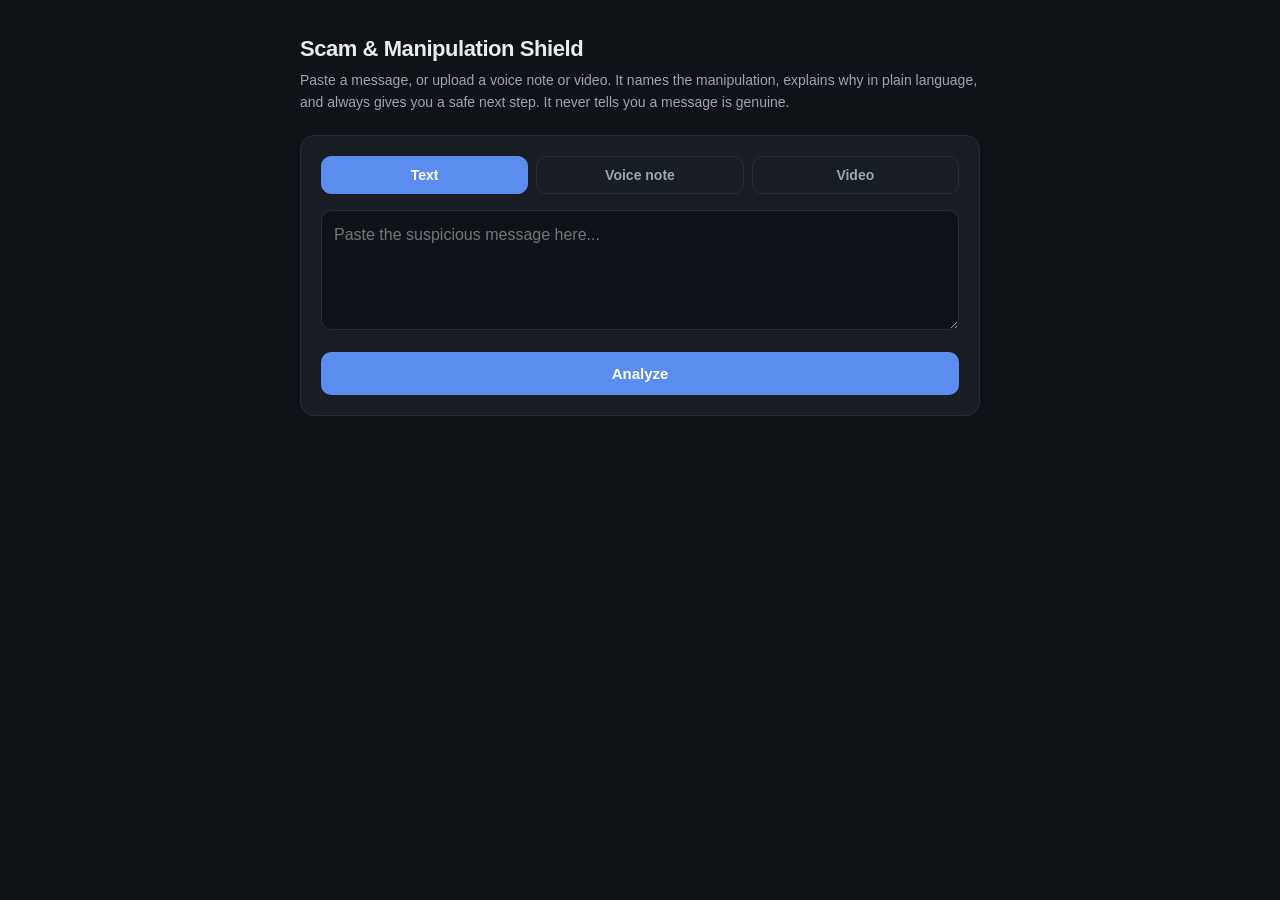
==== static/index.html @ 81999371 "Day 2: core loop, scoring script, 95% baseline on committed test set" ====
<!doctype html>
<html lang="en">
<head>
<meta charset="utf-8">
<meta name="viewport" content="width=device-width, initial-scale=1">
<title>Scam &amp; Manipulation Shield</title>
<style>
  :root{
    --bg:#0f1216; --card:#181d24; --line:#262d37; --ink:#e8ecf1; --muted:#9aa6b2;
    --accent:#5b8def; --high:#e5484d; --medium:#e0952b; --low:#6e7bd6;
    --radius:14px;
  }
  *{box-sizing:border-box}
  body{
    margin:0; background:var(--bg); color:var(--ink);
    font:16px/1.55 -apple-system,BlinkMacSystemFont,"Segoe UI",Roboto,sans-serif;
    display:flex; justify-content:center; padding:32px 16px;
  }
  .wrap{width:100%; max-width:680px}
  header{margin-bottom:22px}
  h1{font-size:22px; margin:0 0 4px; letter-spacing:-.02em}
  .sub{color:var(--muted); font-size:14px}
  .card{background:var(--card); border:1px solid var(--line); border-radius:var(--radius); padding:20px}
  .tabs{display:flex; gap:8px; margin-bottom:16px}
  .tab{
    flex:1; padding:10px; text-align:center; border:1px solid var(--line);
    border-radius:10px; background:transparent; color:var(--muted); cursor:pointer;
    font-size:14px; font-weight:600; transition:.15s;
  }
  .tab.active{background:var(--accent); color:#fff; border-color:var(--accent)}
  textarea{
    width:100%; min-height:120px; resize:vertical; padding:12px; border-radius:10px;
    border:1px solid var(--line); background:#0f1319; color:var(--ink); font:inherit;
  }
  .filebox{
    border:1px dashed var(--line); border-radius:10px; padding:22px; text-align:center; color:var(--muted);
  }
  input[type=file]{color:var(--muted); font-size:14px}
  .btn{
    margin-top:14px; width:100%; padding:13px; border:0; border-radius:10px;
    background:var(--accent); color:#fff; font-size:15px; font-weight:700; cursor:pointer;
  }
  .btn:disabled{opacity:.5; cursor:default}
  .hidden{display:none}
  .result{margin-top:18px}
  .badge{
    display:inline-flex; align-items:center; gap:8px; padding:8px 14px; border-radius:999px;
    font-weight:700; font-size:14px; color:#fff;
  }
  .badge.high{background:var(--high)} .badge.medium{background:var(--medium)} .badge.low{background:var(--low)}
  .dot{width:9px;height:9px;border-radius:50%;background:#fff;opacity:.9}
  .block{margin-top:16px}
  .label{font-size:12px; text-transform:uppercase; letter-spacing:.06em; color:var(--muted); margin-bottom:6px}
  .signals li{margin:4px 0}
  .signals b{color:var(--ink)} .signals span{color:var(--muted)}
  .verify{
    background:#12202e; border:1px solid #1d3b57; border-radius:10px; padding:14px; color:#cfe6ff;
  }
  .reminder{margin-top:12px; font-size:13px; color:var(--muted); font-style:italic}
  .transcript{background:#0f1319; border:1px solid var(--line); border-radius:10px; padding:12px; color:var(--muted); font-size:14px}
  .meta{margin-top:10px; font-size:12px; color:var(--muted)}
  .spinner{width:18px;height:18px;border:2px solid rgba(255,255,255,.35);border-top-color:#fff;border-radius:50%;display:inline-block;animation:spin .7s linear infinite;vertical-align:-3px}
  @keyframes spin{to{transform:rotate(360deg)}}
  .err{color:var(--high); margin-top:14px}
</style>
</head>
<body>
<div class="wrap">
  <header>
    <h1>Scam &amp; Manipulation Shield</h1>
    <div class="sub">Paste a message, or upload a voice note or video. It names the manipulation, explains why in plain language, and always gives you a safe next step. It never tells you a message is genuine.</div>
  </header>

  <div class="card">
    <div class="tabs">
      <button class="tab active" data-type="text">Text</button>
      <button class="tab" data-type="voice">Voice note</button>
      <button class="tab" data-type="video">Video</button>
    </div>

    <div id="text-input">
      <textarea id="text" placeholder="Paste the suspicious message here..."></textarea>
    </div>

    <div id="file-input" class="filebox hidden">
      <p id="file-hint">Upload a voice note (.wav, .mp3, .m4a)</p>
      <input type="file" id="file" accept="audio/*">
    </div>

    <button class="btn" id="go">Analyze</button>
    <div id="error" class="err hidden"></div>

    <div id="result" class="result hidden"></div>
  </div>
</div>

<script>
  let inputType = "text";
  const tabs = document.querySelectorAll(".tab");
  const textInput = document.getElementById("text-input");
  const fileInput = document.getElementById("file-input");
  const fileEl = document.getElementById("file");
  const fileHint = document.getElementById("file-hint");
  const go = document.getElementById("go");
  const resultEl = document.getElementById("result");
  const errorEl = document.getElementById("error");

  tabs.forEach(t => t.addEventListener("click", () => {
    tabs.forEach(x => x.classList.remove("active"));
    t.classList.add("active");
    inputType = t.dataset.type;
    if (inputType === "text") {
      textInput.classList.remove("hidden");
      fileInput.classList.add("hidden");
    } else {
      textInput.classList.add("hidden");
      fileInput.classList.remove("hidden");
      if (inputType === "voice") { fileHint.textContent = "Upload a voice note (.wav, .mp3, .m4a)"; fileEl.accept = "audio/*"; }
      else { fileHint.textContent = "Upload a short video (.mp4, .mov)"; fileEl.accept = "video/*"; }
    }
    resultEl.classList.add("hidden");
    errorEl.classList.add("hidden");
  }));

  go.addEventListener("click", async () => {
    errorEl.classList.add("hidden");
    resultEl.classList.add("hidden");

    const form = new FormData();
    form.append("input_type", inputType);
    if (inputType === "text") {
      const txt = document.getElementById("text").value.trim();
      if (!txt) { showError("Please paste a message first."); return; }
      form.append("text", txt);
    } else {
      if (!fileEl.files.length) { showError("Please choose a file first."); return; }
      form.append("file", fileEl.files[0]);
    }

    go.disabled = true;
    go.innerHTML = '<span class="spinner"></span> Analyzing...';
    try {
      const res = await fetch("/analyze", { method: "POST", body: form });
      const data = await res.json();
      if (!res.ok) { showError(data.error || "Something went wrong."); return; }
      render(data);
    } catch (e) {
      showError("Could not reach the server. Is it running?");
    } finally {
      go.disabled = false;
      go.textContent = "Analyze";
    }
  });

  function showError(msg){ errorEl.textContent = msg; errorEl.classList.remove("hidden"); }

  function render(data){
    const r = data.result;
    const level = (r.risk_level || "medium").toLowerCase();
    const signals = (r.signals_detected || []).map(s =>
      `<li><b>${escapeHtml(s.signal)}</b> — <span>${escapeHtml(s.evidence || "")}</span></li>`
    ).join("");

    let transcriptBlock = "";
    if (inputType !== "text") {
      transcriptBlock = `<div class="block"><div class="label">We heard</div>
        <div class="transcript">${escapeHtml(data.content)}</div></div>`;
    }

    resultEl.innerHTML = `
      <div><span class="badge ${level}"><span class="dot"></span>${escapeHtml(r.risk_label || level)}</span></div>
      ${transcriptBlock}
      ${signals ? `<div class="block"><div class="label">Manipulation signals</div><ul class="signals">${signals}</ul></div>` : ""}
      <div class="block"><div class="label">What this means</div><div>${escapeHtml(r.explanation || "")}</div></div>
      <div class="block"><div class="label">Do this next</div><div class="verify">${escapeHtml(r.verification_step || "")}</div></div>
      <div class="reminder">${escapeHtml(r.reminder || "")}</div>
      <div class="meta">Analysed in ${data.latency_seconds}s</div>
    `;
    resultEl.classList.remove("hidden");
  }

  function escapeHtml(s){
    return String(s).replace(/[&<>"']/g, c => ({'&':'&amp;','<':'&lt;','>':'&gt;','"':'&quot;',"'":'&#39;'}[c]));
  }
</script>
</body>
</html>
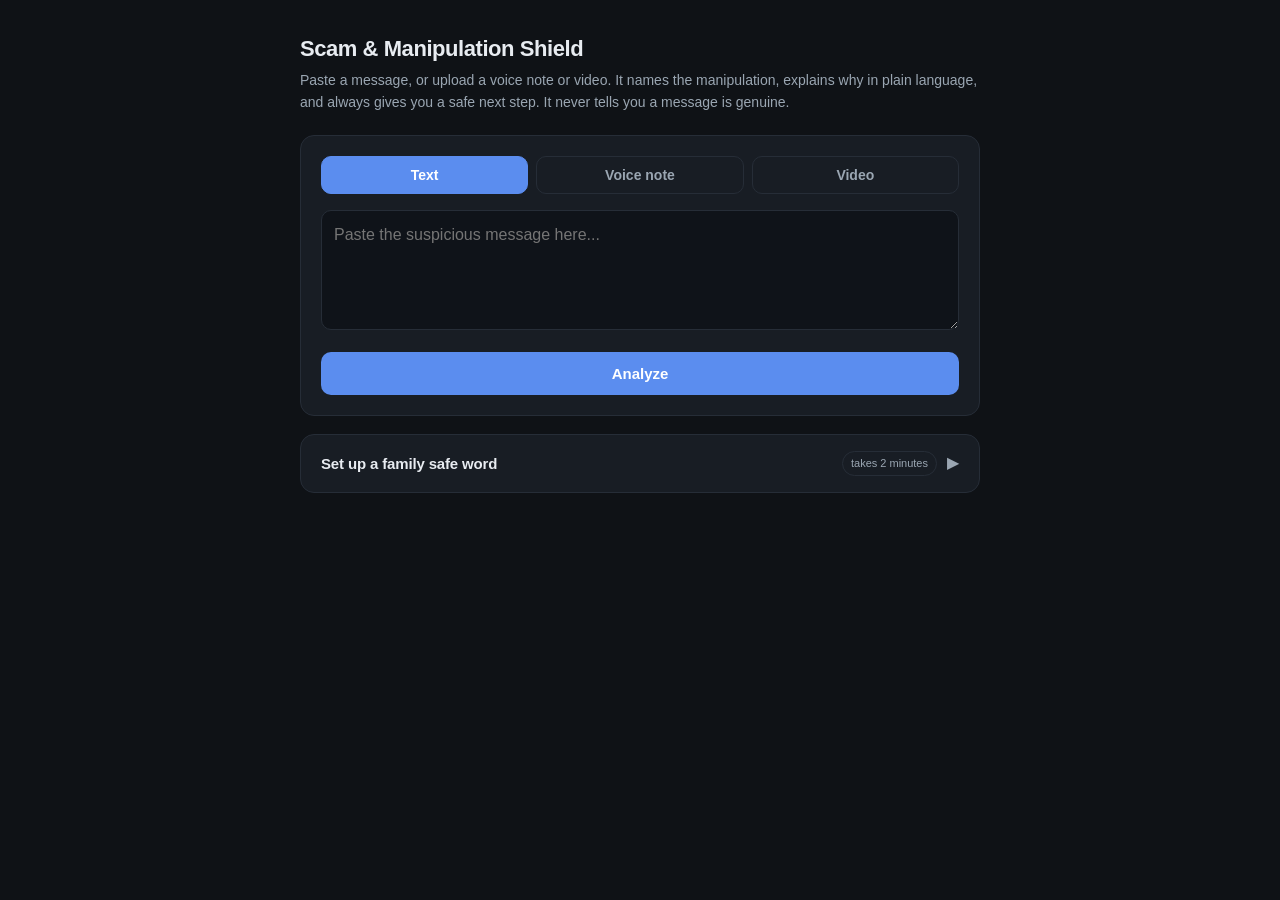
==== commit 601d7e89: "Day 3: signal discipline, escalation ladder, safe word, 40/40 on committed set" ====
--- a/static/index.html
+++ b/static/index.html
@@ -57,11 +57,47 @@
     background:#12202e; border:1px solid #1d3b57; border-radius:10px; padding:14px; color:#cfe6ff;
   }
   .reminder{margin-top:12px; font-size:13px; color:var(--muted); font-style:italic}
+  .numbers{display:flex; flex-wrap:wrap; gap:8px; margin:12px 0 4px}
+  .num{display:flex; flex-direction:column; padding:8px 14px; border-radius:9px;
+       background:#241318; border:1px solid #4a2028}
+  .num b{font-size:17px; color:#ff9ba1; letter-spacing:.02em}
+  .num span{font-size:11px; color:var(--muted)}
+  .step{margin-top:10px; padding:13px 15px; border-radius:11px; background:#12202e;
+        border:1px solid #1d3b57; color:#cfe6ff; animation:fade .25s ease}
+  @keyframes fade{from{opacity:0; transform:translateY(-4px)} to{opacity:1; transform:none}}
+  .step.stop{background:#241318; border-color:#4a2028; color:#ffd7da}
+  .step .k{font-size:11px; text-transform:uppercase; letter-spacing:.06em; opacity:.75; margin-bottom:5px}
+  .asks{margin-top:12px}
+  .asks .q{font-size:12px; color:var(--muted); margin-bottom:7px}
+  .chip{display:inline-block; margin:0 7px 7px 0; padding:9px 14px; border-radius:999px;
+        border:1px solid var(--line); background:transparent; color:var(--ink);
+        font:inherit; font-size:13.5px; cursor:pointer; transition:.15s}
+  .chip:hover{border-color:var(--accent); color:#cfe6ff}
+  .chip.used{opacity:.35; pointer-events:none}
   .transcript{background:#0f1319; border:1px solid var(--line); border-radius:10px; padding:12px; color:var(--muted); font-size:14px}
   .meta{margin-top:10px; font-size:12px; color:var(--muted)}
   .spinner{width:18px;height:18px;border:2px solid rgba(255,255,255,.35);border-top-color:#fff;border-radius:50%;display:inline-block;animation:spin .7s linear infinite;vertical-align:-3px}
   @keyframes spin{to{transform:rotate(360deg)}}
   .err{color:var(--high); margin-top:14px}
+  .sw{margin-top:18px; background:var(--card); border:1px solid var(--line); border-radius:var(--radius)}
+  .sw-head{display:flex; align-items:center; gap:10px; padding:16px 20px; cursor:pointer; user-select:none}
+  .sw-head h2{font-size:15px; margin:0; flex:1; letter-spacing:-.01em}
+  .sw-head .tag{font-size:11px; color:var(--muted); border:1px solid var(--line); padding:3px 8px; border-radius:999px}
+  .sw-head .car{color:var(--muted); transition:transform .2s}
+  .sw.open .sw-head .car{transform:rotate(90deg)}
+  .sw-body{display:none; padding:0 20px 20px}
+  .sw.open .sw-body{display:block}
+  .sw-body p{margin:0 0 14px; color:var(--muted); font-size:14.5px; line-height:1.6}
+  .sw-step{display:flex; gap:12px; margin-bottom:14px}
+  .sw-step .n{flex:0 0 22px; height:22px; border-radius:50%; background:var(--accent); color:#fff;
+              font-size:12px; font-weight:700; display:flex; align-items:center; justify-content:center}
+  .sw-step .t{flex:1; font-size:14.5px}
+  .sw-step .t b{display:block; margin-bottom:2px}
+  .sw-step .t span{color:var(--muted)}
+  .sw-note{margin-top:6px; padding:12px 14px; border-radius:9px; background:#12202e;
+           border:1px solid #1d3b57; color:#cfe6ff; font-size:13.5px}
+  .sw-warn{margin-top:10px; padding:12px 14px; border-radius:9px; background:#241318;
+           border:1px solid #4a2028; color:#ffd7da; font-size:13.5px}
 </style>
 </head>
 <body>
@@ -92,9 +128,61 @@
 
     <div id="result" class="result hidden"></div>
   </div>
+
+  <div class="sw" id="sw">
+    <div class="sw-head" id="sw-head">
+      <h2>Set up a family safe word</h2>
+      <span class="tag">takes 2 minutes</span>
+      <span class="car">&#9654;</span>
+    </div>
+    <div class="sw-body">
+      <p>A voice can be cloned from a few seconds of a public video. A shared secret cannot.
+         A safe word is one word your family agrees on in advance and asks for whenever
+         someone calls in a panic asking for money. It is the single cheapest protection
+         against voice-clone scams.</p>
+
+      <div class="sw-step"><div class="n">1</div><div class="t">
+        <b>Choose a word nothing can guess</b>
+        <span>Not a pet, child, street, school or birthday &mdash; those sit on social media.
+        Pick something unrelated and vivid, like a random object or an inside joke:
+        "brass kettle", "yellow scooter".</span></div></div>
+
+      <div class="sw-step"><div class="n">2</div><div class="t">
+        <b>Agree it in person, out loud</b>
+        <span>Never send it over WhatsApp, SMS or email &mdash; a hacked account would hand it
+        straight to a scammer. Say it face to face or on a call you started.</span></div></div>
+
+      <div class="sw-step"><div class="n">3</div><div class="t">
+        <b>Keep the circle small</b>
+        <span>Immediate family only. Everyone who might be asked for money in an emergency,
+        and everyone who might be impersonated.</span></div></div>
+
+      <div class="sw-step"><div class="n">4</div><div class="t">
+        <b>Practise using it once</b>
+        <span>Ring each other and ask for it, so it feels normal. In a real panic people
+        forget the plan unless they have used it at least once.</span></div></div>
+
+      <div class="sw-step"><div class="n">5</div><div class="t">
+        <b>Ask for it before money, every time</b>
+        <span>"What's our safe word?" A cloned voice can copy how your child sounds.
+        It cannot know a word that was never spoken online.</span></div></div>
+
+      <div class="sw-warn"><b>If they do not know the safe word:</b> do not send money and do not
+      share any code, however convincing they sound. Hang up and call the person back on the
+      number already saved in your phone.</div>
+
+      <div class="sw-note">We deliberately do not store your safe word. It is never typed into
+      this site, never sent to a server and never saved on this device &mdash; it should exist
+      only in your family's heads. Any safe word a computer holds is a safe word that can leak.</div>
+    </div>
+  </div>
 </div>
 
 <script>
+  document.getElementById("sw-head").addEventListener("click", () => {
+    document.getElementById("sw").classList.toggle("open");
+  });
+
   let inputType = "text";
   const tabs = document.querySelectorAll(".tab");
   const textInput = document.getElementById("text-input");
@@ -156,6 +244,11 @@
 
   function render(data){
     const r = data.result;
+    const p = r.verification_plan || {};
+    // Full ladder whenever something is AT STAKE (money, codes, irreversible
+    // action) or the risk is not low. A greeting needs one option; a money
+    // request needs the whole ladder even when it looks legitimate.
+    const full = (r.involves_action !== false) || (r.risk_level || "").toLowerCase() !== "low";
     const level = (r.risk_level || "medium").toLowerCase();
     const signals = (r.signals_detected || []).map(s =>
       `<li><b>${escapeHtml(s.signal)}</b> — <span>${escapeHtml(s.evidence || "")}</span></li>`
@@ -169,14 +262,59 @@
 
     resultEl.innerHTML = `
       <div><span class="badge ${level}"><span class="dot"></span>${escapeHtml(r.risk_label || level)}</span></div>
+      ${level === "high" ? `<div class="numbers">
+        <div class="num"><b>1930</b><span>cyber &amp; financial fraud</span></div>
+        <div class="num"><b>112</b><span>police emergency</span></div>
+        <div class="num"><b>cybercrime.gov.in</b><span>file a report</span></div>
+      </div>` : ""}
       ${transcriptBlock}
       ${signals ? `<div class="block"><div class="label">Manipulation signals</div><ul class="signals">${signals}</ul></div>` : ""}
       <div class="block"><div class="label">What this means</div><div>${escapeHtml(r.explanation || "")}</div></div>
-      <div class="block"><div class="label">Do this next</div><div class="verify">${escapeHtml(r.verification_step || "")}</div></div>
+      <div class="block"><div class="label">Do this next</div>
+        <div class="step"><div class="k">Step 1</div>${escapeHtml(p.primary || r.verification_step || "")}</div>
+        <div id="steps"></div>
+        <div class="asks" id="asks">
+          <div class="q">${!full
+            ? "Not sure about the sender?"
+            : "What happened when you tried?"}</div>
+          <button class="chip" data-k="identity_check">${!full
+            ? "How do I check it's really them?"
+            : "They answered, but I'm not sure it's really them"}</button>
+          ${!full ? "" : `
+          <button class="chip" data-k="if_unreachable">I can't reach them</button>
+          <button class="chip" data-k="if_cannot_verify">I still can't tell if it's real</button>
+          <button class="chip" data-k="if_already_sent">I already sent money</button>`}
+        </div>
+      </div>
       <div class="reminder">${escapeHtml(r.reminder || "")}</div>
       <div class="meta">Analysed in ${data.latency_seconds}s</div>
     `;
     resultEl.classList.remove("hidden");
+    wireChips(p);
+  }
+
+  const STEP_LABELS = {
+    identity_check: "Check it is really them",
+    if_unreachable: "If you cannot reach them",
+    if_cannot_verify: "If you still cannot verify",
+    if_already_sent: "If money was already sent",
+  };
+
+  function wireChips(plan){
+    let n = 1;
+    document.querySelectorAll("#asks .chip").forEach(btn => {
+      btn.addEventListener("click", () => {
+        n += 1;
+        const key = btn.dataset.k;
+        const stop = (key === "if_cannot_verify" || key === "if_already_sent");
+        const div = document.createElement("div");
+        div.className = "step" + (stop ? " stop" : "");
+        div.innerHTML = `<div class="k">Step ${n} — ${escapeHtml(STEP_LABELS[key])}</div>${escapeHtml(plan[key] || "")}`;
+        document.getElementById("steps").appendChild(div);
+        btn.classList.add("used");
+        div.scrollIntoView({behavior:"smooth", block:"nearest"});
+      });
+    });
   }
 
   function escapeHtml(s){
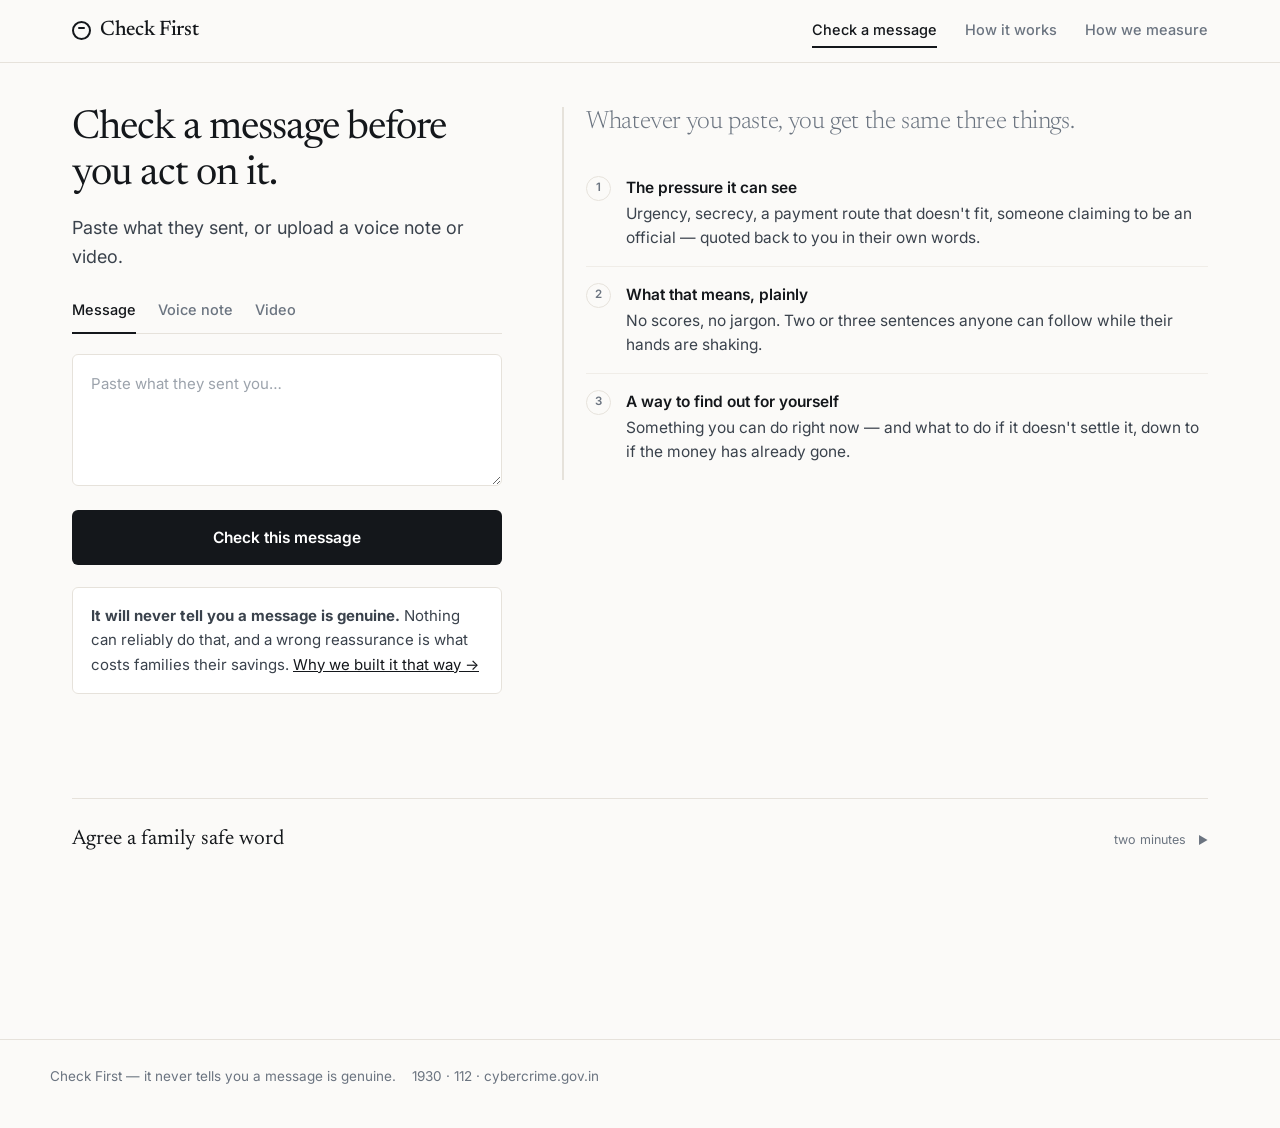
==== commit e4f12a95: "Day 5: multi-page site, Check First branding, deployment prep" ====
--- a/static/index.html
+++ b/static/index.html
@@ -3,323 +3,342 @@
 <head>
 <meta charset="utf-8">
 <meta name="viewport" content="width=device-width, initial-scale=1">
-<title>Scam &amp; Manipulation Shield</title>
-<style>
-  :root{
-    --bg:#0f1216; --card:#181d24; --line:#262d37; --ink:#e8ecf1; --muted:#9aa6b2;
-    --accent:#5b8def; --high:#e5484d; --medium:#e0952b; --low:#6e7bd6;
-    --radius:14px;
-  }
-  *{box-sizing:border-box}
-  body{
-    margin:0; background:var(--bg); color:var(--ink);
-    font:16px/1.55 -apple-system,BlinkMacSystemFont,"Segoe UI",Roboto,sans-serif;
-    display:flex; justify-content:center; padding:32px 16px;
-  }
-  .wrap{width:100%; max-width:680px}
-  header{margin-bottom:22px}
-  h1{font-size:22px; margin:0 0 4px; letter-spacing:-.02em}
-  .sub{color:var(--muted); font-size:14px}
-  .card{background:var(--card); border:1px solid var(--line); border-radius:var(--radius); padding:20px}
-  .tabs{display:flex; gap:8px; margin-bottom:16px}
-  .tab{
-    flex:1; padding:10px; text-align:center; border:1px solid var(--line);
-    border-radius:10px; background:transparent; color:var(--muted); cursor:pointer;
-    font-size:14px; font-weight:600; transition:.15s;
-  }
-  .tab.active{background:var(--accent); color:#fff; border-color:var(--accent)}
-  textarea{
-    width:100%; min-height:120px; resize:vertical; padding:12px; border-radius:10px;
-    border:1px solid var(--line); background:#0f1319; color:var(--ink); font:inherit;
-  }
-  .filebox{
-    border:1px dashed var(--line); border-radius:10px; padding:22px; text-align:center; color:var(--muted);
-  }
-  input[type=file]{color:var(--muted); font-size:14px}
-  .btn{
-    margin-top:14px; width:100%; padding:13px; border:0; border-radius:10px;
-    background:var(--accent); color:#fff; font-size:15px; font-weight:700; cursor:pointer;
-  }
-  .btn:disabled{opacity:.5; cursor:default}
-  .hidden{display:none}
-  .result{margin-top:18px}
-  .badge{
-    display:inline-flex; align-items:center; gap:8px; padding:8px 14px; border-radius:999px;
-    font-weight:700; font-size:14px; color:#fff;
-  }
-  .badge.high{background:var(--high)} .badge.medium{background:var(--medium)} .badge.low{background:var(--low)}
-  .dot{width:9px;height:9px;border-radius:50%;background:#fff;opacity:.9}
-  .block{margin-top:16px}
-  .label{font-size:12px; text-transform:uppercase; letter-spacing:.06em; color:var(--muted); margin-bottom:6px}
-  .signals li{margin:4px 0}
-  .signals b{color:var(--ink)} .signals span{color:var(--muted)}
-  .verify{
-    background:#12202e; border:1px solid #1d3b57; border-radius:10px; padding:14px; color:#cfe6ff;
-  }
-  .reminder{margin-top:12px; font-size:13px; color:var(--muted); font-style:italic}
-  .numbers{display:flex; flex-wrap:wrap; gap:8px; margin:12px 0 4px}
-  .num{display:flex; flex-direction:column; padding:8px 14px; border-radius:9px;
-       background:#241318; border:1px solid #4a2028}
-  .num b{font-size:17px; color:#ff9ba1; letter-spacing:.02em}
-  .num span{font-size:11px; color:var(--muted)}
-  .step{margin-top:10px; padding:13px 15px; border-radius:11px; background:#12202e;
-        border:1px solid #1d3b57; color:#cfe6ff; animation:fade .25s ease}
-  @keyframes fade{from{opacity:0; transform:translateY(-4px)} to{opacity:1; transform:none}}
-  .step.stop{background:#241318; border-color:#4a2028; color:#ffd7da}
-  .step .k{font-size:11px; text-transform:uppercase; letter-spacing:.06em; opacity:.75; margin-bottom:5px}
-  .asks{margin-top:12px}
-  .asks .q{font-size:12px; color:var(--muted); margin-bottom:7px}
-  .chip{display:inline-block; margin:0 7px 7px 0; padding:9px 14px; border-radius:999px;
-        border:1px solid var(--line); background:transparent; color:var(--ink);
-        font:inherit; font-size:13.5px; cursor:pointer; transition:.15s}
-  .chip:hover{border-color:var(--accent); color:#cfe6ff}
-  .chip.used{opacity:.35; pointer-events:none}
-  .transcript{background:#0f1319; border:1px solid var(--line); border-radius:10px; padding:12px; color:var(--muted); font-size:14px}
-  .meta{margin-top:10px; font-size:12px; color:var(--muted)}
-  .spinner{width:18px;height:18px;border:2px solid rgba(255,255,255,.35);border-top-color:#fff;border-radius:50%;display:inline-block;animation:spin .7s linear infinite;vertical-align:-3px}
-  @keyframes spin{to{transform:rotate(360deg)}}
-  .err{color:var(--high); margin-top:14px}
-  .sw{margin-top:18px; background:var(--card); border:1px solid var(--line); border-radius:var(--radius)}
-  .sw-head{display:flex; align-items:center; gap:10px; padding:16px 20px; cursor:pointer; user-select:none}
-  .sw-head h2{font-size:15px; margin:0; flex:1; letter-spacing:-.01em}
-  .sw-head .tag{font-size:11px; color:var(--muted); border:1px solid var(--line); padding:3px 8px; border-radius:999px}
-  .sw-head .car{color:var(--muted); transition:transform .2s}
-  .sw.open .sw-head .car{transform:rotate(90deg)}
-  .sw-body{display:none; padding:0 20px 20px}
-  .sw.open .sw-body{display:block}
-  .sw-body p{margin:0 0 14px; color:var(--muted); font-size:14.5px; line-height:1.6}
-  .sw-step{display:flex; gap:12px; margin-bottom:14px}
-  .sw-step .n{flex:0 0 22px; height:22px; border-radius:50%; background:var(--accent); color:#fff;
-              font-size:12px; font-weight:700; display:flex; align-items:center; justify-content:center}
-  .sw-step .t{flex:1; font-size:14.5px}
-  .sw-step .t b{display:block; margin-bottom:2px}
-  .sw-step .t span{color:var(--muted)}
-  .sw-note{margin-top:6px; padding:12px 14px; border-radius:9px; background:#12202e;
-           border:1px solid #1d3b57; color:#cfe6ff; font-size:13.5px}
-  .sw-warn{margin-top:10px; padding:12px 14px; border-radius:9px; background:#241318;
-           border:1px solid #4a2028; color:#ffd7da; font-size:13.5px}
-</style>
+<meta name="theme-color" content="#14171B">
+<title>Check First — check a message before you act on it</title>
+<meta name="description" content="Paste a suspicious message, voice note or video. Check First names the pressure being used on you, explains it plainly, and gives you a way to find out for yourself.">
+<link rel="preconnect" href="https://fonts.googleapis.com">
+<link rel="preconnect" href="https://fonts.gstatic.com" crossorigin>
+<link href="https://fonts.googleapis.com/css2?family=Inter:wght@400;500;600;700&family=Newsreader:ital,opsz,wght@0,6..72,300;0,6..72,400;0,6..72,500;1,6..72,400&display=swap" rel="stylesheet">
+<link rel="stylesheet" href="/static/style.css">
 </head>
 <body>
-<div class="wrap">
-  <header>
-    <h1>Scam &amp; Manipulation Shield</h1>
-    <div class="sub">Paste a message, or upload a voice note or video. It names the manipulation, explains why in plain language, and always gives you a safe next step. It never tells you a message is genuine.</div>
-  </header>
-
-  <div class="card">
-    <div class="tabs">
-      <button class="tab active" data-type="text">Text</button>
-      <button class="tab" data-type="voice">Voice note</button>
-      <button class="tab" data-type="video">Video</button>
+
+<nav class="nav">
+  <div class="nav-in">
+    <a class="brand" href="/"><span class="glyph"></span>Check First</a>
+    <a class="link" href="/" aria-current="page">Check a message</a>
+    <a class="link" href="/how">How it works</a>
+    <a class="link" href="/measure">How we measure</a>
+  </div>
+</nav>
+
+<main class="page">
+  <div class="layout">
+
+    <div class="col-a">
+      <h1 class="title">Check a message before you act on it.</h1>
+      <p class="lede" style="margin-bottom:26px">Paste what they sent, or upload a voice note or video.</p>
+
+      <div class="tabs" role="tablist">
+        <button class="tab" role="tab" aria-selected="true" data-type="text">Message</button>
+        <button class="tab" role="tab" aria-selected="false" data-type="voice">Voice note</button>
+        <button class="tab" role="tab" aria-selected="false" data-type="video">Video</button>
+      </div>
+
+      <div id="pane-text">
+        <textarea id="text" placeholder="Paste what they sent you…" aria-label="Suspicious message"></textarea>
+      </div>
+
+      <div id="pane-file" class="drop hidden">
+        <p id="hint">Choose a voice note — .wav, .mp3 or .m4a</p>
+        <input type="file" id="file" accept="audio/*" aria-label="Upload a file">
+      </div>
+
+      <button class="go" id="go">Check this message</button>
+      <div id="err" class="err hidden" role="alert"></div>
+
+      <div class="note" style="margin-top:22px">
+        <strong>It will never tell you a message is genuine.</strong> Nothing can reliably do that,
+        and a wrong reassurance is what costs families their savings.
+        <a href="/how" style="color:var(--ink)">Why we built it that way →</a>
+      </div>
     </div>
 
-    <div id="text-input">
-      <textarea id="text" placeholder="Paste the suspicious message here..."></textarea>
+    <div class="col-b">
+      <div id="result" class="result hidden"></div>
+      <div id="empty" class="empty">
+        <h2>Whatever you paste, you get the same three things.</h2>
+        <ol>
+          <li><b>The pressure it can see</b>Urgency, secrecy, a payment route that doesn't fit, someone claiming to be an official — quoted back to you in their own words.</li>
+          <li><b>What that means, plainly</b>No scores, no jargon. Two or three sentences anyone can follow while their hands are shaking.</li>
+          <li><b>A way to find out for yourself</b>Something you can do right now — and what to do if it doesn't settle it, down to if the money has already gone.</li>
+        </ol>
+      </div>
     </div>
 
-    <div id="file-input" class="filebox hidden">
-      <p id="file-hint">Upload a voice note (.wav, .mp3, .m4a)</p>
-      <input type="file" id="file" accept="audio/*">
+    <section class="sw" id="sw">
+    <button class="sw-hd" id="sw-hd" aria-expanded="false">
+      <h3>Agree a family safe word</h3>
+      <span class="tag">two minutes</span>
+      <span class="car" aria-hidden="true">&#9654;</span>
+    </button>
+    <div class="sw-body">
+      <p>A voice can be copied from a few seconds of a public video. A shared secret cannot. A safe word is one word your family agrees in advance, and asks for whenever someone rings in a panic asking for money.</p>
+
+      <div class="sw-step"><div class="n">1</div><div>
+        <b>Pick a word nobody could guess</b>
+        <span>Not a pet, a child, a street or a birthday — those are all on social media. Something unrelated and vivid: brass kettle, yellow scooter.</span></div></div>
+
+      <div class="sw-step"><div class="n">2</div><div>
+        <b>Agree it out loud, in person</b>
+        <span>Never over WhatsApp, SMS or email. A hacked account would hand it straight to a scammer.</span></div></div>
+
+      <div class="sw-step"><div class="n">3</div><div>
+        <b>Keep the circle small</b>
+        <span>Immediate family only — everyone who might be asked for money, and everyone who might be impersonated.</span></div></div>
+
+      <div class="sw-step"><div class="n">4</div><div>
+        <b>Use it once, for practice</b>
+        <span>Ring each other and ask for it, so it feels normal. In a real panic, people forget a plan they have never used.</span></div></div>
+
+      <div class="sw-step"><div class="n">5</div><div>
+        <b>Ask for it before any money moves</b>
+        <span>"What's our safe word?" A copied voice can sound exactly like your child. It cannot know a word that was never spoken online.</span></div></div>
+
+      <div class="sw-warn"><b>If they don't know it:</b> send nothing and share no codes, however convincing they sound. Hang up and ring the number already saved in your phone.</div>
+      <div class="sw-note">Shield does not store your safe word. It is never typed here, never sent anywhere, never saved on this device — it should live only in your family's heads. A safe word a computer holds is a safe word that can leak.</div>
     </div>
-
-    <button class="btn" id="go">Analyze</button>
-    <div id="error" class="err hidden"></div>
-
-    <div id="result" class="result hidden"></div>
+  </section>
+
   </div>
-
-  <div class="sw" id="sw">
-    <div class="sw-head" id="sw-head">
-      <h2>Set up a family safe word</h2>
-      <span class="tag">takes 2 minutes</span>
-      <span class="car">&#9654;</span>
-    </div>
-    <div class="sw-body">
-      <p>A voice can be cloned from a few seconds of a public video. A shared secret cannot.
-         A safe word is one word your family agrees on in advance and asks for whenever
-         someone calls in a panic asking for money. It is the single cheapest protection
-         against voice-clone scams.</p>
-
-      <div class="sw-step"><div class="n">1</div><div class="t">
-        <b>Choose a word nothing can guess</b>
-        <span>Not a pet, child, street, school or birthday &mdash; those sit on social media.
-        Pick something unrelated and vivid, like a random object or an inside joke:
-        "brass kettle", "yellow scooter".</span></div></div>
-
-      <div class="sw-step"><div class="n">2</div><div class="t">
-        <b>Agree it in person, out loud</b>
-        <span>Never send it over WhatsApp, SMS or email &mdash; a hacked account would hand it
-        straight to a scammer. Say it face to face or on a call you started.</span></div></div>
-
-      <div class="sw-step"><div class="n">3</div><div class="t">
-        <b>Keep the circle small</b>
-        <span>Immediate family only. Everyone who might be asked for money in an emergency,
-        and everyone who might be impersonated.</span></div></div>
-
-      <div class="sw-step"><div class="n">4</div><div class="t">
-        <b>Practise using it once</b>
-        <span>Ring each other and ask for it, so it feels normal. In a real panic people
-        forget the plan unless they have used it at least once.</span></div></div>
-
-      <div class="sw-step"><div class="n">5</div><div class="t">
-        <b>Ask for it before money, every time</b>
-        <span>"What's our safe word?" A cloned voice can copy how your child sounds.
-        It cannot know a word that was never spoken online.</span></div></div>
-
-      <div class="sw-warn"><b>If they do not know the safe word:</b> do not send money and do not
-      share any code, however convincing they sound. Hang up and call the person back on the
-      number already saved in your phone.</div>
-
-      <div class="sw-note">We deliberately do not store your safe word. It is never typed into
-      this site, never sent to a server and never saved on this device &mdash; it should exist
-      only in your family's heads. Any safe word a computer holds is a safe word that can leak.</div>
-    </div>
-  </div>
-</div>
-
+</main>
 <script>
-  document.getElementById("sw-head").addEventListener("click", () => {
-    document.getElementById("sw").classList.toggle("open");
+(function(){
+  "use strict";
+  var inputType = "text";
+  var tabs = document.querySelectorAll(".tab");
+  var paneText = document.getElementById("pane-text");
+  var paneFile = document.getElementById("pane-file");
+  var fileEl = document.getElementById("file");
+  var hint = document.getElementById("hint");
+  var go = document.getElementById("go");
+  var errEl = document.getElementById("err");
+  var resultEl = document.getElementById("result");
+
+  var CAPS = {
+    identity_check: "Check it really is them",
+    if_unreachable: "If you can't reach them",
+    if_cannot_verify: "If you still can't tell",
+    if_already_sent: "If money has already gone"
+  };
+
+  function esc(s){
+    return String(s == null ? "" : s).replace(/[&<>"']/g, function(c){
+      return {"&":"&amp;","<":"&lt;",">":"&gt;",'"':"&quot;","'":"&#39;"}[c];
+    });
+  }
+  function showErr(m){ errEl.textContent = m; errEl.classList.remove("hidden"); }
+  function clearErr(){ errEl.classList.add("hidden"); }
+
+  tabs.forEach(function(t){
+    t.addEventListener("click", function(){
+      tabs.forEach(function(x){ x.setAttribute("aria-selected","false"); });
+      t.setAttribute("aria-selected","true");
+      inputType = t.dataset.type;
+      if (inputType === "text"){
+        paneText.classList.remove("hidden");
+        paneFile.classList.add("hidden");
+      } else {
+        paneText.classList.add("hidden");
+        paneFile.classList.remove("hidden");
+        if (inputType === "voice"){
+          hint.textContent = "Choose a voice note — .wav, .mp3 or .m4a";
+          fileEl.accept = "audio/*";
+        } else {
+          hint.textContent = "Choose a short video — .mp4 or .mov";
+          fileEl.accept = "video/*";
+        }
+      }
+      clearErr();
+      resultEl.classList.add("hidden");
+    });
   });
 
-  let inputType = "text";
-  const tabs = document.querySelectorAll(".tab");
-  const textInput = document.getElementById("text-input");
-  const fileInput = document.getElementById("file-input");
-  const fileEl = document.getElementById("file");
-  const fileHint = document.getElementById("file-hint");
-  const go = document.getElementById("go");
-  const resultEl = document.getElementById("result");
-  const errorEl = document.getElementById("error");
-
-  tabs.forEach(t => t.addEventListener("click", () => {
-    tabs.forEach(x => x.classList.remove("active"));
-    t.classList.add("active");
-    inputType = t.dataset.type;
-    if (inputType === "text") {
-      textInput.classList.remove("hidden");
-      fileInput.classList.add("hidden");
-    } else {
-      textInput.classList.add("hidden");
-      fileInput.classList.remove("hidden");
-      if (inputType === "voice") { fileHint.textContent = "Upload a voice note (.wav, .mp3, .m4a)"; fileEl.accept = "audio/*"; }
-      else { fileHint.textContent = "Upload a short video (.mp4, .mov)"; fileEl.accept = "video/*"; }
-    }
+  go.addEventListener("click", async function(){
+    clearErr();
     resultEl.classList.add("hidden");
-    errorEl.classList.add("hidden");
-  }));
-
-  go.addEventListener("click", async () => {
-    errorEl.classList.add("hidden");
-    resultEl.classList.add("hidden");
-
-    const form = new FormData();
+
+    var form = new FormData();
     form.append("input_type", inputType);
-    if (inputType === "text") {
-      const txt = document.getElementById("text").value.trim();
-      if (!txt) { showError("Please paste a message first."); return; }
+    if (inputType === "text"){
+      var txt = document.getElementById("text").value.trim();
+      if (!txt){ showErr("Paste the message first, then press check."); return; }
       form.append("text", txt);
     } else {
-      if (!fileEl.files.length) { showError("Please choose a file first."); return; }
+      if (!fileEl.files.length){ showErr("Choose a file first, then press check."); return; }
       form.append("file", fileEl.files[0]);
     }
 
     go.disabled = true;
-    go.innerHTML = '<span class="spinner"></span> Analyzing...';
+    go.innerHTML = '<span class="spin"></span>Reading it…';
     try {
-      const res = await fetch("/analyze", { method: "POST", body: form });
-      const data = await res.json();
-      if (!res.ok) { showError(data.error || "Something went wrong."); return; }
+      var res = await fetch("/analyze", { method:"POST", body:form });
+      var data = await res.json();
+      if (!res.ok){ showErr(data.error || "That didn't go through. Try again."); return; }
       render(data);
-    } catch (e) {
-      showError("Could not reach the server. Is it running?");
+    } catch (e){
+      showErr("Can't reach the server. Check it's running, then try again.");
     } finally {
       go.disabled = false;
-      go.textContent = "Analyze";
+      go.textContent = "Check this message";
     }
   });
 
-  function showError(msg){ errorEl.textContent = msg; errorEl.classList.remove("hidden"); }
-
   function render(data){
-    const r = data.result;
-    const p = r.verification_plan || {};
-    // Full ladder whenever something is AT STAKE (money, codes, irreversible
-    // action) or the risk is not low. A greeting needs one option; a money
-    // request needs the whole ladder even when it looks legitimate.
-    const full = (r.involves_action !== false) || (r.risk_level || "").toLowerCase() !== "low";
-    const level = (r.risk_level || "medium").toLowerCase();
-    const signals = (r.signals_detected || []).map(s =>
-      `<li><b>${escapeHtml(s.signal)}</b> — <span>${escapeHtml(s.evidence || "")}</span></li>`
-    ).join("");
-
-    let transcriptBlock = "";
-    if (inputType !== "text") {
-      transcriptBlock = `<div class="block"><div class="label">We heard</div>
-        <div class="transcript">${escapeHtml(data.content)}</div></div>`;
-    }
-
-    resultEl.innerHTML = `
-      <div><span class="badge ${level}"><span class="dot"></span>${escapeHtml(r.risk_label || level)}</span></div>
-      ${level === "high" ? `<div class="numbers">
-        <div class="num"><b>1930</b><span>cyber &amp; financial fraud</span></div>
-        <div class="num"><b>112</b><span>police emergency</span></div>
-        <div class="num"><b>cybercrime.gov.in</b><span>file a report</span></div>
-      </div>` : ""}
-      ${transcriptBlock}
-      ${signals ? `<div class="block"><div class="label">Manipulation signals</div><ul class="signals">${signals}</ul></div>` : ""}
-      <div class="block"><div class="label">What this means</div><div>${escapeHtml(r.explanation || "")}</div></div>
-      <div class="block"><div class="label">Do this next</div>
-        <div class="step"><div class="k">Step 1</div>${escapeHtml(p.primary || r.verification_step || "")}</div>
-        <div id="steps"></div>
-        <div class="asks" id="asks">
-          <div class="q">${!full
-            ? "Not sure about the sender?"
-            : "What happened when you tried?"}</div>
-          <button class="chip" data-k="identity_check">${!full
-            ? "How do I check it's really them?"
-            : "They answered, but I'm not sure it's really them"}</button>
-          ${!full ? "" : `
-          <button class="chip" data-k="if_unreachable">I can't reach them</button>
-          <button class="chip" data-k="if_cannot_verify">I still can't tell if it's real</button>
-          <button class="chip" data-k="if_already_sent">I already sent money</button>`}
-        </div>
-      </div>
-      <div class="reminder">${escapeHtml(r.reminder || "")}</div>
-      <div class="meta">Analysed in ${data.latency_seconds}s</div>
-    `;
+    var r = data.result || {};
+    var p = r.verification_plan || {};
+    var lvl = String(r.risk_level || "medium").toLowerCase();
+
+    // The full ladder appears whenever something is AT STAKE — money, a code,
+    // any step that can't be undone — or when risk isn't low. A greeting needs
+    // one option; a money request needs the whole ladder even if it looks ordinary.
+    var full = (r.involves_action !== false) || lvl !== "low";
+
+    var sig = (r.signals_detected || []).map(function(s){
+      return '<li><span class="n">' + esc(s.signal) + '</span>' +
+             (s.evidence ? '<span class="e">“' + esc(s.evidence) + '”</span>' : '') + '</li>';
+    }).join("");
+
+    var heard = "";
+    if (inputType !== "text" && data.content){
+      heard = '<div class="sec"><div class="lbl">What Shield heard</div>' +
+              '<blockquote>' + esc(data.content) + '</blockquote></div>';
+    }
+
+    var lines = "";
+    if (lvl === "high" || lvl === "medium"){
+      lines = '<div class="lines">' +
+        '<div class="line"><b>1930</b><span>cyber &amp; money fraud</span></div>' +
+        '<div class="line"><b>112</b><span>police emergency</span></div>' +
+        '<div class="line"><b>cybercrime.gov.in</b><span>file a report</span></div></div>';
+    }
+
+    var chips = '<button class="chip" data-k="identity_check">' +
+      (full ? "They answered, but I'm not sure it's them" : "How do I check it's really them?") + '</button>';
+    if (full){
+      chips += '<button class="chip" data-k="if_unreachable">I can\'t reach them</button>' +
+               '<button class="chip" data-k="if_cannot_verify">I still can\'t tell</button>' +
+               '<button class="chip" data-k="if_already_sent">I already sent money</button>';
+    }
+
+    resultEl.className = "result fade lvl-" + lvl;
+    resultEl.innerHTML =
+      '<h2 class="verdict">' + esc(r.risk_label || lvl) + '</h2>' +
+      '<p class="caveat">This is a reading of the pressure inside the message. It is not a ruling on whether the message is real.</p>' +
+      lines +
+      heard +
+      (sig ? '<div class="sec"><div class="lbl">What Shield noticed</div><ul class="sig">' + sig + '</ul></div>' : '') +
+      '<div class="sec"><div class="lbl">What that means</div><p class="means">' + esc(r.explanation) + '</p></div>' +
+
+      '<div class="plan">' +
+        '<div class="plan-hd"><strong>What to do</strong><span>Work down the list until you know.</span></div>' +
+        '<div class="steps" id="steps">' +
+          '<div class="step"><span class="num">1</span><div>' +
+            '<div class="cap">Start here</div><p>' + esc(p.primary || r.verification_step) + '</p>' +
+          '</div></div>' +
+        '</div>' +
+        '<div class="asks"><div class="q">' +
+          (full ? "What happened when you tried?" : "Not sure who sent it?") +
+        '</div>' + chips + '</div>' +
+      '</div>' +
+
+      '<div class="chat">' +
+        '<div class="lbl">Still going on? Tell Shield what they\'re saying</div>' +
+        '<div class="bubbles" id="bubbles"></div>' +
+        '<div class="askrow">' +
+          '<input id="ask" placeholder="e.g. he isn\'t picking up, or they want an OTP now" aria-label="Tell Shield what is happening">' +
+          '<button id="asksend">Send</button>' +
+        '</div>' +
+      '</div>' +
+
+      '<p class="foot">' + esc(r.reminder) + '</p>' +
+      '<p class="meta">Checked in ' + esc(data.latency_seconds) + 's' +
+        (p.helplines ? ' · ' + esc(p.helplines) : '') + '</p>';
+
     resultEl.classList.remove("hidden");
+    var emptyEl = document.getElementById("empty");
+    if (emptyEl) emptyEl.style.display = "none";
     wireChips(p);
+    wireChat(data.content || "", r, data.session_id || "");
   }
 
-  const STEP_LABELS = {
-    identity_check: "Check it is really them",
-    if_unreachable: "If you cannot reach them",
-    if_cannot_verify: "If you still cannot verify",
-    if_already_sent: "If money was already sent",
-  };
-
   function wireChips(plan){
-    let n = 1;
-    document.querySelectorAll("#asks .chip").forEach(btn => {
-      btn.addEventListener("click", () => {
+    var n = 1;
+    resultEl.querySelectorAll(".chip").forEach(function(btn){
+      btn.addEventListener("click", function(){
         n += 1;
-        const key = btn.dataset.k;
-        const stop = (key === "if_cannot_verify" || key === "if_already_sent");
-        const div = document.createElement("div");
-        div.className = "step" + (stop ? " stop" : "");
-        div.innerHTML = `<div class="k">Step ${n} — ${escapeHtml(STEP_LABELS[key])}</div>${escapeHtml(plan[key] || "")}`;
-        document.getElementById("steps").appendChild(div);
-        btn.classList.add("used");
-        div.scrollIntoView({behavior:"smooth", block:"nearest"});
+        var k = btn.dataset.k;
+        var stop = (k === "if_cannot_verify" || k === "if_already_sent");
+        var d = document.createElement("div");
+        d.className = "step fade" + (stop ? " stop" : "");
+        d.innerHTML = '<span class="num">' + (stop ? "!" : n) + '</span><div>' +
+                      '<div class="cap">' + esc(CAPS[k]) + '</div><p>' + esc(plan[k]) + '</p></div>';
+        document.getElementById("steps").appendChild(d);
+        btn.disabled = true;
+        d.scrollIntoView({behavior:"smooth", block:"nearest"});
       });
     });
   }
 
-  function escapeHtml(s){
-    return String(s).replace(/[&<>"']/g, c => ({'&':'&amp;','<':'&lt;','>':'&gt;','"':'&quot;',"'":'&#39;'}[c]));
+  function wireChat(original, prior, sessionId){
+    var box = document.getElementById("bubbles");
+    var inp = document.getElementById("ask");
+    var btn = document.getElementById("asksend");
+    var hist = [];
+
+    async function send(){
+      var msg = inp.value.trim();
+      if (!msg) return;
+      inp.value = "";
+      var me = document.createElement("div");
+      me.className = "bub me fade"; me.textContent = msg;
+      box.appendChild(me); me.scrollIntoView({behavior:"smooth", block:"nearest"});
+      hist.push("u:" + msg);
+      btn.disabled = true; inp.disabled = true;
+
+      var f = new FormData();
+      f.append("original", original);
+      f.append("prior_label", prior.risk_label || "");
+      f.append("prior_explanation", prior.explanation || "");
+      f.append("history", hist.join("|||"));
+      f.append("message", msg);
+      f.append("session_id", sessionId);
+
+      var ai = document.createElement("div");
+      try {
+        var res = await fetch("/followup", { method:"POST", body:f });
+        var d = await res.json();
+        var t = (d.result && d.result.reply) || "";
+        ai.className = "bub ai fade" + (d.result && d.result.urgent ? " urgent" : "");
+        ai.textContent = t;
+        hist.push("a:" + t);
+      } catch(e){
+        ai.className = "bub ai urgent fade";
+        ai.textContent = "Can't reach the server. If you're unsure, send no money and share no codes.";
+      } finally {
+        box.appendChild(ai);
+        ai.scrollIntoView({behavior:"smooth", block:"nearest"});
+        btn.disabled = false; inp.disabled = false; inp.focus();
+      }
+    }
+    btn.addEventListener("click", send);
+    inp.addEventListener("keydown", function(e){ if (e.key === "Enter") send(); });
   }
+
+  var swHd = document.getElementById("sw-hd");
+  swHd.addEventListener("click", function(){
+    var sw = document.getElementById("sw");
+    var open = sw.hasAttribute("data-open");
+    if (open) sw.removeAttribute("data-open"); else sw.setAttribute("data-open","");
+    swHd.setAttribute("aria-expanded", String(!open));
+  });
+})();
 </script>
+<footer class="foot-site">
+  <div class="in">
+    <span>Check First — it never tells you a message is genuine.</span>
+    <span>1930 · 112 · cybercrime.gov.in</span>
+  </div>
+</footer>
 </body>
 </html>
--- a/static/style.css
+++ b/static/style.css
@@ -0,0 +1,338 @@
+/* ====================================================================
+   Check First — shared stylesheet
+
+   ONE RULE GOVERNS THIS PALETTE: colour is reserved exclusively for risk.
+   Every control, heading and button is ink on paper. The only colour that
+   ever appears is the colour of an assessment — so when red appears it
+   means something, because nothing else competes for it.
+
+   And there is no green anywhere. Green reads as permission, and this
+   product is structurally incapable of granting permission.
+   ==================================================================== */
+:root{
+  --paper:#FBFAF8;
+  --card:#FFFFFF;
+  --ink:#14171B;
+  --ink-2:#3A424C;
+  --slate:#6B7480;
+  --line:#E6E2DB;
+  --line-2:#F0EDE8;
+
+  --high:#A32E1E;
+  --med:#8A6014;
+  --low:#24565C;
+  --high-w:#FBF0EE;
+  --med-w:#FAF4EA;
+  --low-w:#EEF3F3;
+
+  --rule:var(--slate);
+  --wash:transparent;
+}
+*{box-sizing:border-box}
+html{-webkit-text-size-adjust:100%}
+body{
+  margin:0; background:var(--paper); color:var(--ink);
+  font:400 16.5px/1.62 'Inter',-apple-system,BlinkMacSystemFont,'Segoe UI',sans-serif;
+  -webkit-font-smoothing:antialiased;
+}
+.hidden{display:none}
+
+/* ---------- site chrome ---------- */
+.nav{border-bottom:1px solid var(--line); background:var(--paper); position:sticky; top:0; z-index:20}
+.nav-in{
+  max-width:1180px; margin:0 auto; padding:0 22px;
+  display:flex; align-items:center; gap:28px; height:62px;
+}
+.brand{
+  display:flex; align-items:center; gap:9px; text-decoration:none; color:var(--ink);
+  font-family:'Newsreader',Georgia,serif; font-size:21px; font-weight:500; letter-spacing:-.015em;
+  margin-right:auto;
+}
+.brand .glyph{
+  width:19px; height:19px; border:2px solid var(--ink); border-radius:50%;
+  position:relative; flex:0 0 19px;
+}
+.brand .glyph::after{
+  content:""; position:absolute; inset:4px 4px auto 4px; height:2px;
+  background:var(--ink); border-radius:1px;
+}
+.nav a.link{
+  text-decoration:none; color:var(--slate); font-size:14.5px; font-weight:500;
+  padding:4px 0; border-bottom:2px solid transparent; transition:color .15s;
+}
+.nav a.link:hover{color:var(--ink)}
+.nav a.link[aria-current="page"]{color:var(--ink); border-bottom-color:var(--ink)}
+.nav a.link:focus-visible{outline:2px solid var(--ink); outline-offset:3px; border-radius:2px}
+
+.page{max-width:1180px; margin:0 auto; padding:44px 22px 96px}
+.narrow{max-width:660px}
+
+.foot-site{
+  border-top:1px solid var(--line); margin-top:70px;
+  padding:26px 22px 40px; color:var(--slate); font-size:13.5px;
+}
+.foot-site .in{max-width:1180px; margin:0 auto; display:flex; flex-wrap:wrap; gap:16px}
+.foot-site a{color:var(--slate)}
+
+/* ---------- type ---------- */
+h1.title{
+  margin:0 0 16px; font-family:'Newsreader',Georgia,serif; font-weight:400;
+  font-size:40px; line-height:1.14; letter-spacing:-.025em; max-width:19ch;
+}
+h2.head{
+  margin:52px 0 16px; font-family:'Newsreader',Georgia,serif; font-weight:400;
+  font-size:26px; line-height:1.25; letter-spacing:-.018em;
+}
+h3.sub{margin:32px 0 10px; font-size:16.5px; font-weight:600}
+.lede{margin:0; font-size:18px; line-height:1.6; color:var(--ink-2); max-width:56ch}
+p.body{margin:0 0 16px; max-width:64ch; color:var(--ink-2); line-height:1.68}
+p.body strong{color:var(--ink)}
+.lbl{
+  font-size:11px; font-weight:600; letter-spacing:.13em; text-transform:uppercase;
+  color:var(--slate); margin-bottom:11px;
+}
+.note{
+  padding:16px 18px; border-radius:6px; background:var(--card);
+  border:1px solid var(--line); font-size:15px; color:var(--ink-2); max-width:64ch;
+}
+.note.warn{background:var(--high-w); border-color:#E9D3CE}
+
+/* ---------- tool ---------- */
+.tabs{display:flex; gap:22px; border-bottom:1px solid var(--line); margin-bottom:20px}
+.tab{
+  padding:0 0 11px; border:0; background:none; cursor:pointer;
+  font:inherit; font-size:14.5px; font-weight:500; color:var(--slate);
+  border-bottom:2px solid transparent; margin-bottom:-1px; transition:color .15s;
+}
+.tab:hover{color:var(--ink)}
+.tab[aria-selected="true"]{color:var(--ink); border-bottom-color:var(--ink)}
+.tab:focus-visible{outline:2px solid var(--ink); outline-offset:3px; border-radius:2px}
+
+textarea{
+  width:100%; min-height:132px; resize:vertical; padding:17px 18px;
+  border:1px solid var(--line); border-radius:6px; background:var(--card); color:var(--ink);
+  font-family:'Newsreader',Georgia,serif; font-size:18px; line-height:1.6;
+}
+textarea::placeholder{font-family:'Inter',sans-serif; font-size:15px; color:#9CA3AC}
+textarea:focus{outline:none; border-color:var(--ink)}
+
+.drop{border:1px dashed var(--line); border-radius:6px; padding:30px 20px; text-align:center; background:var(--card)}
+.drop p{margin:0 0 14px; color:var(--slate); font-size:14.5px}
+input[type=file]{font:inherit; font-size:13.5px; color:var(--slate); max-width:100%}
+input[type=file]::file-selector-button{
+  font:inherit; font-size:13.5px; padding:8px 14px; margin-right:11px; cursor:pointer;
+  border:1px solid var(--line); border-radius:5px; background:var(--paper); color:var(--ink);
+}
+
+.go{
+  width:100%; margin-top:16px; padding:15px; border:0; border-radius:6px;
+  background:var(--ink); color:#fff; font:inherit; font-size:15.5px; font-weight:600; cursor:pointer;
+  transition:opacity .15s;
+}
+.go:hover{opacity:.87}
+.go:disabled{opacity:.4; cursor:default}
+.go:focus-visible{outline:2px solid var(--ink); outline-offset:3px}
+
+.err{
+  margin-top:15px; padding:13px 15px; border-radius:6px;
+  background:var(--high-w); border:1px solid #E9D3CE; color:var(--high); font-size:14.5px;
+}
+
+/* ---------- result: one continuous line of reasoning ---------- */
+.result{padding-left:22px; border-left:2px solid var(--rule)}
+.lvl-high{--rule:var(--high); --wash:var(--high-w)}
+.lvl-medium{--rule:var(--med); --wash:var(--med-w)}
+.lvl-low{--rule:var(--low); --wash:var(--low-w)}
+
+.verdict{
+  margin:0; font-family:'Newsreader',Georgia,serif; font-weight:400;
+  font-size:29px; line-height:1.22; letter-spacing:-.015em; color:var(--rule);
+}
+.caveat{margin:11px 0 0; font-size:13.5px; color:var(--slate); max-width:46ch}
+.sec{margin-top:30px}
+
+blockquote{
+  margin:0; padding:0 0 0 16px; border-left:1px solid var(--line);
+  font-family:'Newsreader',Georgia,serif; font-size:17.5px; line-height:1.65; color:var(--ink-2);
+}
+
+.sig{list-style:none; margin:0; padding:0}
+.sig li{padding:13px 0; border-bottom:1px solid var(--line-2)}
+.sig li:first-child{padding-top:0}
+.sig li:last-child{border-bottom:0}
+.sig .n{font-weight:600; font-size:15.5px}
+.sig .e{display:block; margin-top:3px; color:var(--slate); font-size:15px;
+        font-family:'Newsreader',Georgia,serif; font-style:italic}
+.means{margin:0; font-size:16.5px; line-height:1.68; color:var(--ink-2)}
+
+.plan{margin-top:32px; border:1px solid var(--ink); border-radius:6px; background:var(--card); overflow:hidden}
+.plan-hd{padding:16px 20px; background:var(--ink); color:#fff}
+.plan-hd strong{display:block; font-family:'Newsreader',Georgia,serif; font-weight:400; font-size:20px}
+.plan-hd span{font-size:13px; color:rgba(255,255,255,.66)}
+.steps{padding:4px 20px}
+.step{display:flex; gap:15px; padding:17px 0; border-bottom:1px solid var(--line-2)}
+.step:last-child{border-bottom:0}
+.step .num{
+  flex:0 0 24px; height:24px; border-radius:50%; border:1px solid var(--ink);
+  font-size:12px; font-weight:600; display:flex; align-items:center; justify-content:center;
+}
+.step.stop .num{background:var(--high); border-color:var(--high); color:#fff}
+.step .cap{font-size:11px; font-weight:600; letter-spacing:.13em; text-transform:uppercase;
+           color:var(--slate); margin-bottom:4px}
+.step.stop .cap{color:var(--high)}
+.step p{margin:0; font-size:16px; line-height:1.58}
+
+.asks{padding:17px 20px 19px; border-top:1px solid var(--line); background:var(--paper)}
+.asks .q{font-size:13.5px; color:var(--slate); margin-bottom:11px}
+.chip{
+  margin:0 8px 8px 0; padding:9px 15px; border-radius:100px; border:1px solid var(--line);
+  background:var(--card); color:var(--ink); font:inherit; font-size:14px; cursor:pointer;
+  transition:border-color .15s;
+}
+.chip:hover{border-color:var(--ink)}
+.chip:focus-visible{outline:2px solid var(--ink); outline-offset:2px}
+.chip[disabled]{opacity:.3; cursor:default}
+
+.lines{display:flex; flex-wrap:wrap; gap:1px; margin-top:20px;
+       background:var(--line); border:1px solid var(--line); border-radius:6px; overflow:hidden}
+.line{flex:1 1 120px; padding:13px 15px; background:var(--wash)}
+.line b{display:block; font-family:'Newsreader',Georgia,serif; font-size:23px;
+        font-weight:400; color:var(--rule); line-height:1.1}
+.line span{font-size:12px; color:var(--slate)}
+
+.chat{margin-top:32px; padding-top:24px; border-top:1px solid var(--line)}
+.bubbles{margin-bottom:14px}
+.bub{max-width:85%; padding:12px 16px; border-radius:14px; margin-bottom:10px; font-size:15.5px; line-height:1.58}
+.bub.me{margin-left:auto; background:var(--ink); color:#fff; border-bottom-right-radius:3px}
+.bub.ai{background:var(--card); border:1px solid var(--line); border-bottom-left-radius:3px}
+.bub.ai.urgent{background:var(--high-w); border-color:#E9D3CE; color:var(--high)}
+.askrow{display:flex; gap:9px}
+.askrow input{
+  flex:1; min-width:0; padding:13px 15px; border:1px solid var(--line); border-radius:6px;
+  background:var(--card); color:var(--ink); font:inherit; font-size:15px;
+}
+.askrow input:focus{outline:none; border-color:var(--ink)}
+.askrow button{padding:0 19px; border:0; border-radius:6px; background:var(--ink); color:#fff;
+               font:inherit; font-weight:600; cursor:pointer}
+.askrow button:disabled{opacity:.4}
+
+.foot{margin-top:22px; font-size:13.5px; color:var(--slate); font-family:'Newsreader',Georgia,serif; font-style:italic}
+.meta{margin-top:8px; font-size:12px; color:#9CA3AC}
+
+/* ---------- empty state ---------- */
+.empty{padding-left:22px; border-left:2px solid var(--line)}
+.empty h2{
+  margin:0 0 20px; font-family:'Newsreader',Georgia,serif; font-weight:300;
+  font-size:25px; line-height:1.3; letter-spacing:-.015em; color:var(--slate);
+}
+.empty ol{list-style:none; margin:0; padding:0; counter-reset:e}
+.empty li{
+  counter-increment:e; padding:16px 0 16px 40px; position:relative;
+  border-bottom:1px solid var(--line-2); color:var(--ink-2); font-size:15.5px; line-height:1.55;
+}
+.empty li:last-child{border-bottom:0}
+.empty li::before{
+  content:counter(e); position:absolute; left:0; top:16px;
+  width:23px; height:23px; border-radius:50%; border:1px solid var(--line);
+  color:var(--slate); font-size:11.5px; font-weight:600;
+  display:flex; align-items:center; justify-content:center;
+}
+.empty li b{display:block; color:var(--ink); font-weight:600; margin-bottom:2px}
+
+/* ---------- content pages ---------- */
+.flow{list-style:none; margin:0; padding:0; counter-reset:f}
+.flow li{
+  counter-increment:f; position:relative; padding:0 0 30px 52px;
+  border-left:1px solid var(--line); margin-left:12px;
+}
+.flow li:last-child{border-left-color:transparent; padding-bottom:0}
+.flow li::before{
+  content:counter(f); position:absolute; left:-13px; top:-2px;
+  width:26px; height:26px; border-radius:50%; background:var(--paper);
+  border:1px solid var(--ink); color:var(--ink); font-size:12px; font-weight:600;
+  display:flex; align-items:center; justify-content:center;
+}
+.flow b{display:block; font-size:16.5px; margin-bottom:5px}
+.flow span{color:var(--ink-2); font-size:15.5px; line-height:1.62; display:block; max-width:60ch}
+
+table.kpi{width:100%; border-collapse:collapse; margin:0; font-size:15px}
+table.kpi th{
+  text-align:left; padding:10px 12px 10px 0; border-bottom:1.5px solid var(--ink);
+  font-size:11px; font-weight:600; letter-spacing:.11em; text-transform:uppercase; color:var(--slate);
+}
+table.kpi td{padding:14px 12px 14px 0; border-bottom:1px solid var(--line-2); vertical-align:top}
+table.kpi td.num{font-family:'Newsreader',Georgia,serif; font-size:19px; white-space:nowrap}
+table.kpi .met{color:var(--low)}
+table.kpi .miss{color:var(--high)}
+table.kpi td.how{color:var(--slate); font-size:14px; line-height:1.5}
+
+.grid2{display:grid; gap:22px; margin-top:8px}
+@media (min-width:820px){ .grid2{grid-template-columns:1fr 1fr; gap:30px} }
+.stat{padding:20px; border:1px solid var(--line); border-radius:6px; background:var(--card)}
+.stat .big{font-family:'Newsreader',Georgia,serif; font-size:38px; line-height:1; letter-spacing:-.02em}
+.stat .cap{margin-top:7px; font-size:13.5px; color:var(--slate); line-height:1.5}
+.stat.set-a .big{color:var(--low)}
+.stat.set-b .big{color:var(--med)}
+
+.fails{list-style:none; margin:0; padding:0}
+.fails li{padding:15px 0; border-bottom:1px solid var(--line-2)}
+.fails li:last-child{border-bottom:0}
+.fails .id{font-weight:600; font-size:15px}
+.fails .kind{font-size:12px; letter-spacing:.06em; text-transform:uppercase; color:var(--slate); margin-left:9px}
+.fails p{margin:5px 0 0; color:var(--ink-2); font-size:15px; line-height:1.6; max-width:62ch}
+
+.cta{
+  display:inline-block; margin-top:26px; padding:13px 24px; border-radius:6px;
+  background:var(--ink); color:#fff; text-decoration:none; font-size:15.5px; font-weight:600;
+}
+.cta:hover{opacity:.87}
+
+/* ---------- safe word ---------- */
+.sw{margin-top:44px; border-top:1px solid var(--line); padding-top:8px}
+.sw-hd{
+  width:100%; display:flex; align-items:baseline; gap:12px; padding:16px 0;
+  background:none; border:0; font:inherit; text-align:left; cursor:pointer; color:var(--ink);
+}
+.sw-hd h3{margin:0; flex:1; font-family:'Newsreader',Georgia,serif; font-weight:400; font-size:21px}
+.sw-hd .tag{font-size:12.5px; color:var(--slate)}
+.sw-hd .car{color:var(--slate); font-size:11px; transition:transform .2s}
+.sw[data-open] .sw-hd .car{transform:rotate(90deg)}
+.sw-body{display:none; padding-bottom:20px}
+.sw[data-open] .sw-body{display:block}
+.sw-body>p{margin:0 0 22px; color:var(--ink-2); font-size:16px; max-width:52ch}
+.sw-step{display:flex; gap:14px; margin-bottom:18px}
+.sw-step .n{flex:0 0 23px; height:23px; border-radius:50%; border:1px solid var(--line);
+            color:var(--slate); font-size:12px; font-weight:600;
+            display:flex; align-items:center; justify-content:center}
+.sw-step b{display:block; font-size:15.5px; margin-bottom:2px}
+.sw-step span{color:var(--slate); font-size:15px}
+.sw-warn{padding:14px 16px; border-radius:6px; background:var(--high-w);
+         border:1px solid #E9D3CE; font-size:15px; margin-bottom:12px}
+.sw-note{padding:14px 16px; border-radius:6px; background:var(--card);
+         border:1px solid var(--line); font-size:14.5px; color:var(--ink-2)}
+
+.spin{display:inline-block; width:14px; height:14px; vertical-align:-2px; margin-right:8px;
+      border:2px solid rgba(255,255,255,.3); border-top-color:#fff; border-radius:50%;
+      animation:sp .7s linear infinite}
+@keyframes sp{to{transform:rotate(360deg)}}
+.fade{animation:fd .3s ease both}
+@keyframes fd{from{opacity:0; transform:translateY(6px)} to{opacity:1; transform:none}}
+@media (prefers-reduced-motion:reduce){*{animation:none !important; transition:none !important}}
+
+/* ---------- tool layout ---------- */
+@media (min-width:1020px){
+  .layout{display:grid; grid-template-columns:minmax(360px,430px) 1fr; gap:60px; align-items:start}
+  .col-a{position:sticky; top:86px}
+  .col-b{min-width:0}
+  .sw{grid-column:1 / -1}
+}
+@media (max-width:1019px){ .empty{display:none} }
+@media (max-width:640px){
+  .page{padding:32px 16px 64px}
+  .nav-in{gap:18px; padding:0 16px}
+  h1.title{font-size:31px}
+  .verdict{font-size:24px}
+  .tabs{gap:16px}
+  .result{padding-left:16px}
+  .nav a.link{font-size:13.5px}
+}
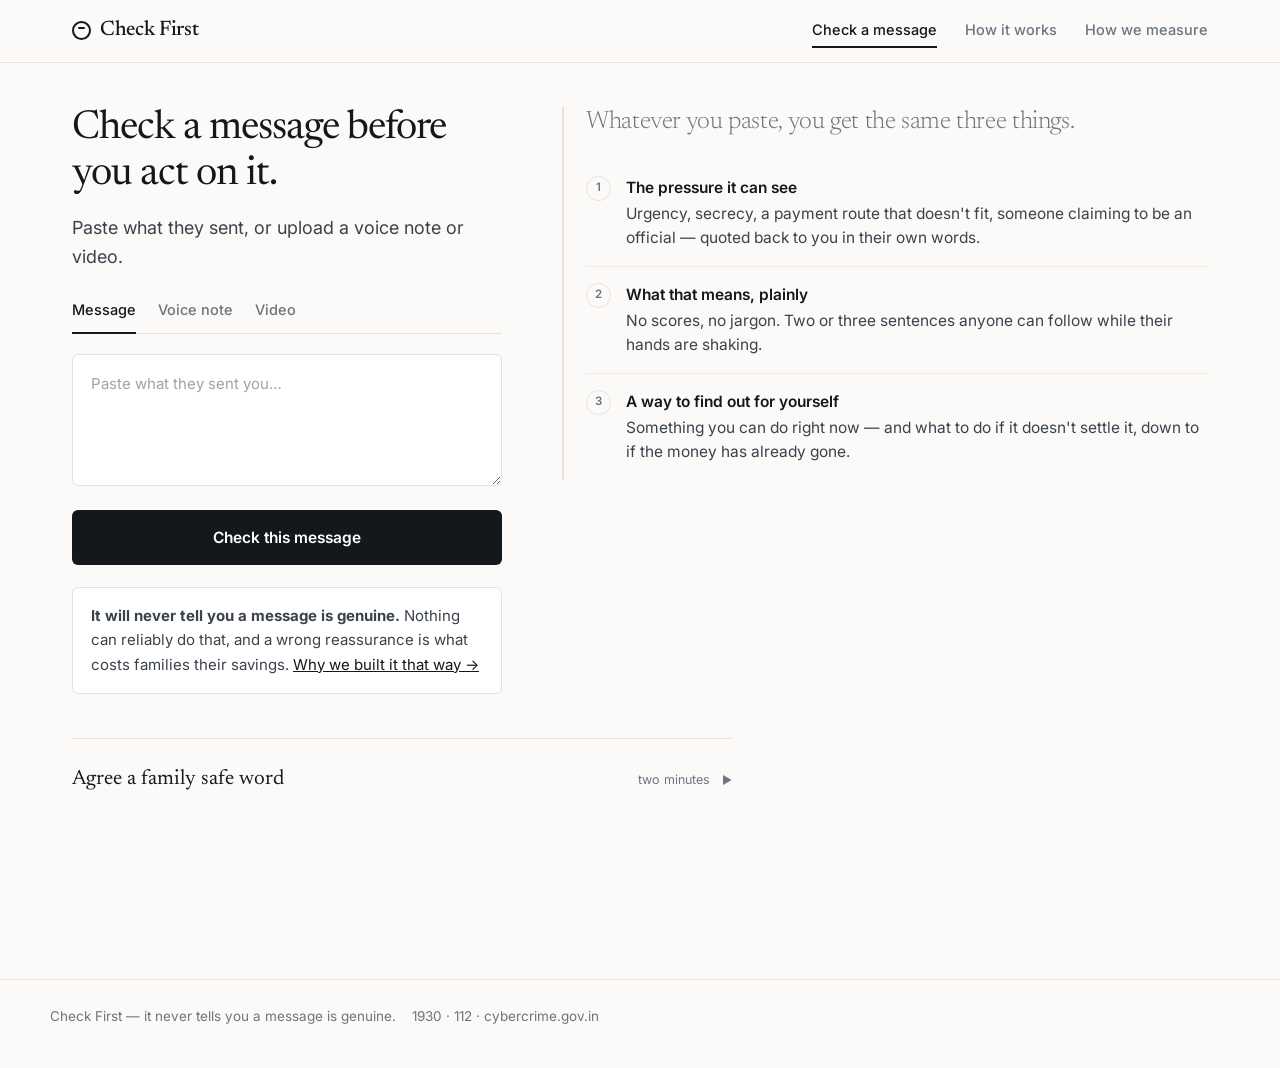
==== commit e86deffa: "Secure audit endpoints behind admin token, fix safe-word layout" ====
--- a/static/index.html
+++ b/static/index.html
@@ -66,6 +66,10 @@
       </div>
     </div>
 
+
+
+  </div>
+
     <section class="sw" id="sw">
     <button class="sw-hd" id="sw-hd" aria-expanded="false">
       <h3>Agree a family safe word</h3>
@@ -100,7 +104,6 @@
     </div>
   </section>
 
-  </div>
 </main>
 <script>
 (function(){
--- a/static/style.css
+++ b/static/style.css
@@ -322,10 +322,14 @@
 /* ---------- tool layout ---------- */
 @media (min-width:1020px){
   .layout{display:grid; grid-template-columns:minmax(360px,430px) 1fr; gap:60px; align-items:start}
+  /* Sticky keeps the input visible while a long analysis scrolls. It must stay
+     inside the grid — anything after the grid is a normal block, so nothing
+     can be overlapped by it. */
   .col-a{position:sticky; top:86px}
   .col-b{min-width:0}
-  .sw{grid-column:1 / -1}
-}
+}
+/* The safe-word panel sits AFTER the grid, full width, clear of the sticky column. */
+.sw{max-width:660px}
 @media (max-width:1019px){ .empty{display:none} }
 @media (max-width:640px){
   .page{padding:32px 16px 64px}
